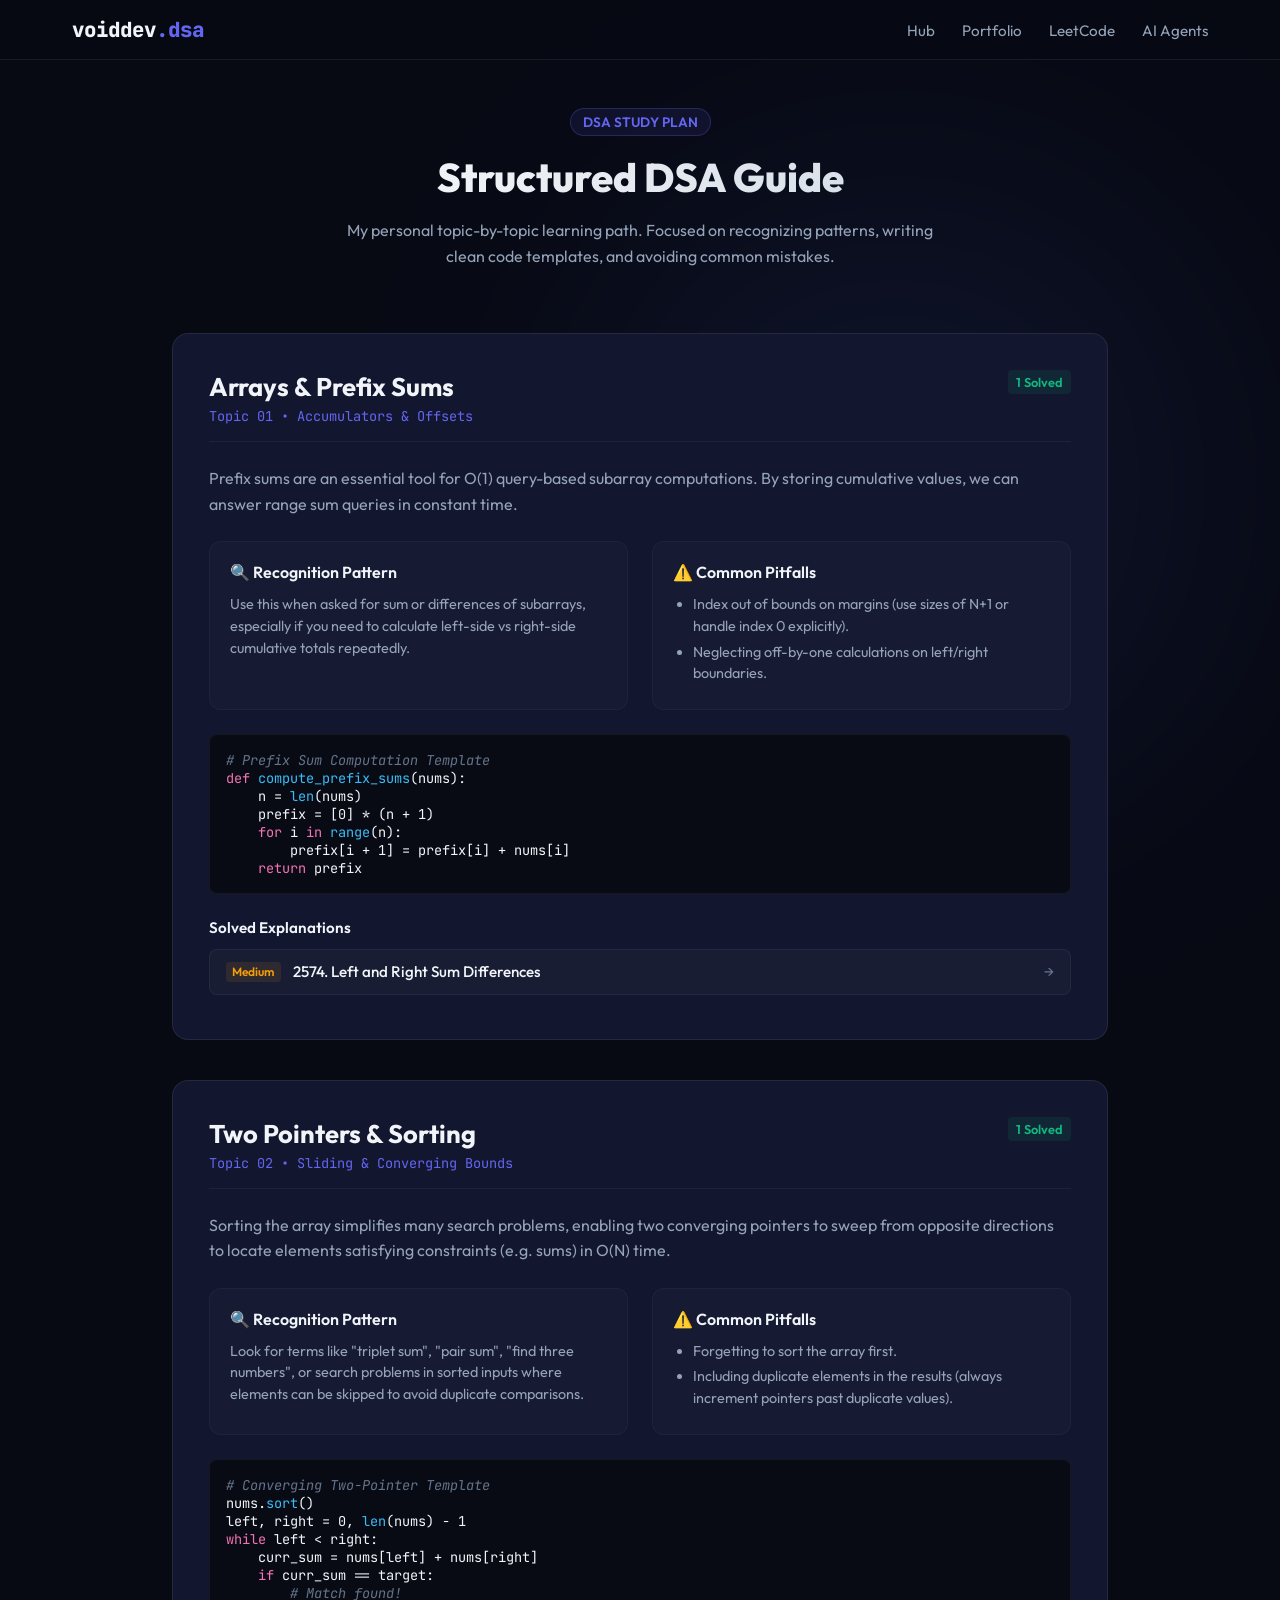
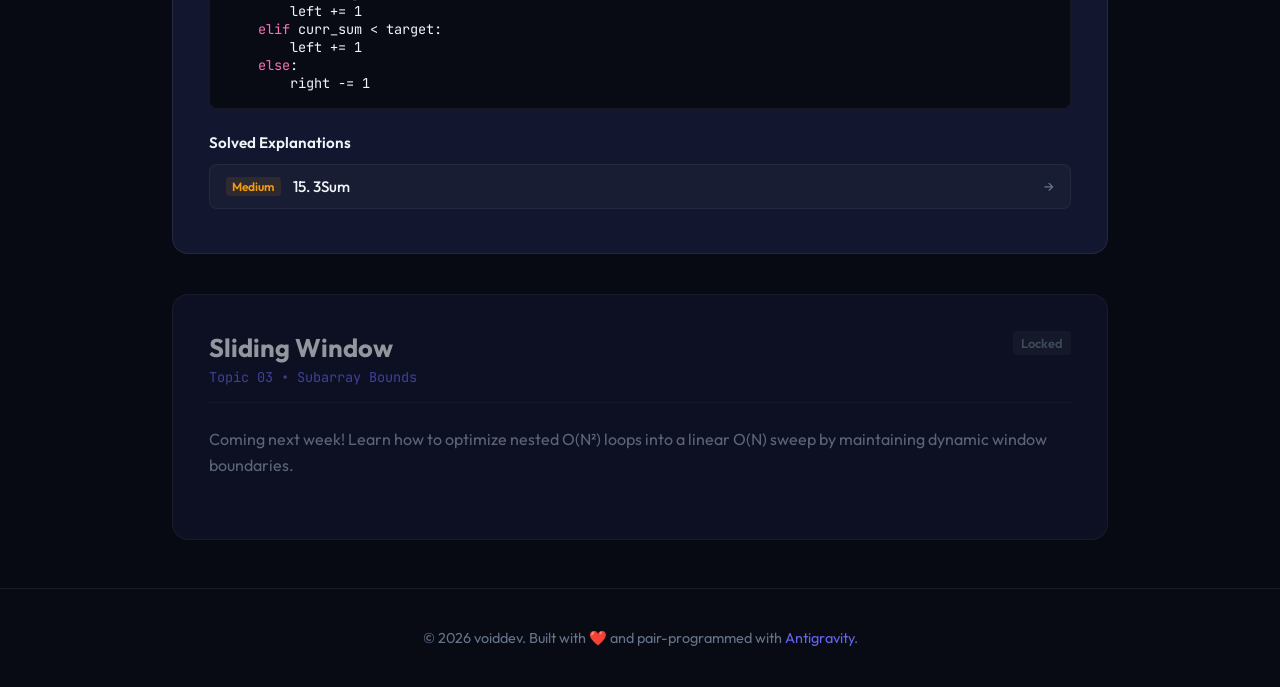
==== index.html @ 4e5a1270 "updated dsa" ====
<!DOCTYPE html>
<html lang="en" data-theme="dark">
<head>
  <meta charset="UTF-8">
  <meta name="viewport" content="width=device-width, initial-scale=1.0">
  <title>Structured DSA Learning — dsa.voiddev.in</title>
  <meta name="description" content="Topic-by-topic Data Structures and Algorithms learning path with personal templates, common mistakes, and solved problems.">
  
  <!-- Fonts -->
  <link rel="preconnect" href="https://fonts.googleapis.com">
  <link rel="preconnect" href="https://fonts.gstatic.com" crossorigin>
  <link href="https://fonts.googleapis.com/css2?family=Outfit:wght@300;400;500;600;700;800&family=Plus+Jakarta+Sans:wght@400;500;600&family=JetBrains+Mono:wght@400;500&display=swap" rel="stylesheet">
  
  <style>
    :root {
      --bg-primary: #070913;
      --bg-secondary: #0d1124;
      --bg-card: #12162e;
      --bg-card-hover: #181d3d;
      --border: rgba(255, 255, 255, 0.08);
      --border-hover: rgba(99, 102, 241, 0.4);
      --text-primary: #f1f5f9;
      --text-secondary: #94a3b8;
      --text-muted: #64748b;
      --accent: #6366f1;
      --accent-glow: rgba(99, 102, 241, 0.15);
      --easy: #10b981;
      --medium: #f59e0b;
      --hard: #ef4444;
      --transition: all 0.3s cubic-bezier(0.25, 0.8, 0.25, 1);
    }

    * {
      margin: 0;
      padding: 0;
      box-sizing: border-box;
    }

    body {
      font-family: 'Outfit', sans-serif;
      background-color: var(--bg-primary);
      color: var(--text-primary);
      min-height: 100vh;
      display: flex;
      flex-direction: column;
      position: relative;
    }

    /* Ambient background glows */
    .bg-glows {
      position: absolute;
      top: 0;
      left: 0;
      width: 100%;
      height: 100%;
      pointer-events: none;
      z-index: 0;
      overflow: hidden;
    }

    .glow-blob {
      position: absolute;
      border-radius: 50%;
      filter: blur(150px);
      opacity: 0.15;
    }

    .blob-1 {
      top: 10%;
      right: 10%;
      width: 40vw;
      height: 40vw;
      background: radial-gradient(circle, #6366f1, #3b82f6);
    }

    /* Header */
    header {
      background: rgba(7, 9, 19, 0.8);
      backdrop-filter: blur(12px);
      border-bottom: 1px solid var(--border);
      position: sticky;
      top: 0;
      z-index: 100;
    }

    .header-inner {
      max-width: 1200px;
      margin: 0 auto;
      padding: 1rem 2rem;
      display: flex;
      justify-content: space-between;
      align-items: center;
    }

    .logo {
      font-family: 'JetBrains Mono', monospace;
      font-weight: 800;
      font-size: 1.3rem;
      text-decoration: none;
      color: var(--text-primary);
    }

    .logo span {
      color: var(--accent);
    }

    .nav-links a {
      color: var(--text-secondary);
      text-decoration: none;
      margin-left: 1.5rem;
      font-size: 0.95rem;
      transition: var(--transition);
    }

    .nav-links a:hover {
      color: var(--text-primary);
    }

    /* Main Container */
    .container {
      max-width: 1000px;
      margin: 0 auto;
      padding: 3rem 2rem;
      z-index: 10;
      flex: 1;
    }

    .hero {
      text-align: center;
      margin-bottom: 4rem;
    }

    .hero-badge {
      display: inline-block;
      padding: 0.25rem 0.75rem;
      background: rgba(99, 102, 241, 0.1);
      border: 1px solid rgba(99, 102, 241, 0.25);
      border-radius: 99px;
      color: var(--accent);
      font-size: 0.85rem;
      font-weight: 600;
      margin-bottom: 1rem;
    }

    .hero h1 {
      font-size: 2.5rem;
      font-weight: 800;
      margin-bottom: 1rem;
      background: linear-gradient(to right, #ffffff, #cbd5e1);
      -webkit-background-clip: text;
      -webkit-text-fill-color: transparent;
    }

    .hero p {
      color: var(--text-secondary);
      max-width: 600px;
      margin: 0 auto;
      line-height: 1.6;
    }

    /* Curriculum Grid */
    .curriculum {
      display: grid;
      gap: 2.5rem;
    }

    .topic-section {
      background: var(--bg-card);
      border: 1px solid var(--border);
      border-radius: 16px;
      padding: 2.25rem;
      transition: var(--transition);
    }

    .topic-section:hover {
      border-color: var(--border-hover);
      box-shadow: 0 4px 20px rgba(99, 102, 241, 0.05);
    }

    .topic-header {
      display: flex;
      justify-content: space-between;
      align-items: flex-start;
      margin-bottom: 1.5rem;
      border-bottom: 1px solid rgba(255, 255, 255, 0.05);
      padding-bottom: 1rem;
    }

    .topic-title-wrap h2 {
      font-size: 1.6rem;
      font-weight: 700;
      margin-bottom: 0.25rem;
    }

    .topic-meta {
      font-family: 'JetBrains Mono', monospace;
      font-size: 0.85rem;
      color: var(--accent);
    }

    .topic-solved-badge {
      font-size: 0.8rem;
      background: rgba(16, 185, 129, 0.1);
      color: var(--easy);
      padding: 0.25rem 0.5rem;
      border-radius: 4px;
      font-weight: 600;
    }

    .topic-desc {
      color: var(--text-secondary);
      line-height: 1.6;
      margin-bottom: 1.5rem;
    }

    /* Subsection grid */
    .section-grid {
      display: grid;
      grid-template-columns: 1fr 1fr;
      gap: 1.5rem;
      margin-bottom: 1.5rem;
    }

    @media (max-width: 768px) {
      .section-grid {
        grid-template-columns: 1fr;
      }
    }

    .sub-box {
      background: rgba(255, 255, 255, 0.02);
      border: 1px solid rgba(255, 255, 255, 0.04);
      border-radius: 12px;
      padding: 1.25rem;
    }

    .sub-box h4 {
      font-size: 1rem;
      font-weight: 600;
      margin-bottom: 0.75rem;
      color: var(--text-primary);
      display: flex;
      align-items: center;
      gap: 0.5rem;
    }

    .sub-box p, .sub-box ul {
      font-size: 0.9rem;
      color: var(--text-secondary);
      line-height: 1.5;
    }

    .sub-box ul {
      padding-left: 1.25rem;
    }

    .sub-box li {
      margin-bottom: 0.25rem;
    }

    /* Code Template box */
    .code-template {
      background: #090b14;
      border: 1px solid rgba(255, 255, 255, 0.05);
      border-radius: 8px;
      padding: 1rem;
      font-family: 'JetBrains Mono', monospace;
      font-size: 0.85rem;
      overflow-x: auto;
      margin-bottom: 1.5rem;
    }

    .code-template pre {
      color: #94a3b8;
    }

    .code-keyword { color: #f472b6; }
    .code-fn { color: #38bdf8; }
    .code-comment { color: #64748b; font-style: italic; }

    /* Related Problems */
    .problems-list {
      margin-top: 1.5rem;
    }

    .problems-title {
      font-size: 0.95rem;
      font-weight: 600;
      color: var(--text-primary);
      margin-bottom: 0.75rem;
    }

    .problem-link {
      display: flex;
      align-items: center;
      justify-content: space-between;
      background: rgba(255, 255, 255, 0.03);
      border: 1px solid rgba(255, 255, 255, 0.05);
      border-radius: 8px;
      padding: 0.75rem 1rem;
      text-decoration: none;
      color: var(--text-primary);
      font-size: 0.95rem;
      transition: var(--transition);
      margin-bottom: 0.5rem;
    }

    .problem-link:hover {
      background: rgba(99, 102, 241, 0.05);
      border-color: var(--border-hover);
    }

    .problem-meta-cell {
      display: flex;
      align-items: center;
      gap: 0.75rem;
    }

    .diff-pill {
      font-size: 0.75rem;
      font-weight: 600;
      padding: 0.15rem 0.4rem;
      border-radius: 4px;
    }

    .diff-pill.easy {
      background: rgba(16, 185, 129, 0.1);
      color: var(--easy);
    }

    .diff-pill.medium {
      background: rgba(245, 158, 11, 0.1);
      color: var(--medium);
    }

    .problem-name {
      font-weight: 500;
    }

    .arrow-right {
      color: var(--text-muted);
      transition: var(--transition);
    }

    .problem-link:hover .arrow-right {
      color: var(--accent);
      transform: translateX(3px);
    }

    /* Footer */
    footer {
      text-align: center;
      padding: 2.5rem;
      color: var(--text-muted);
      font-size: 0.9rem;
      border-top: 1px solid var(--border);
      background: #090b14;
      z-index: 10;
    }

    footer a {
      color: var(--accent);
      text-decoration: none;
    }

    footer a:hover {
      text-decoration: underline;
    }
  </style>
</head>
<body>

  <div class="bg-glows" aria-hidden="true">
    <div class="glow-blob blob-1"></div>
  </div>

  <!-- Header -->
  <header>
    <div class="header-inner">
      <a href="https://voiddev.in" class="logo">voiddev<span>.dsa</span></a>
      <nav class="nav-links">
        <a href="https://voiddev.in">Hub</a>
        <a href="https://info.voiddev.in">Portfolio</a>
        <a href="https://leetx.voiddev.in">LeetCode</a>
        <a href="https://learn-langchain.voiddev.in">AI Agents</a>
      </nav>
    </div>
  </header>

  <!-- Main Container -->
  <div class="container">
    <section class="hero">
      <span class="hero-badge">DSA STUDY PLAN</span>
      <h1>Structured DSA Guide</h1>
      <p>My personal topic-by-topic learning path. Focused on recognizing patterns, writing clean code templates, and avoiding common mistakes.</p>
    </section>

    <!-- Topic Curriculum -->
    <div class="curriculum">
      
      <!-- Topic 1: Arrays & Prefix Sums -->
      <section class="topic-section">
        <div class="topic-header">
          <div class="topic-title-wrap">
            <h2>Arrays &amp; Prefix Sums</h2>
            <div class="topic-meta">Topic 01 • Accumulators &amp; Offsets</div>
          </div>
          <span class="topic-solved-badge">1 Solved</span>
        </div>
        <p class="topic-desc">
          Prefix sums are an essential tool for O(1) query-based subarray computations. By storing cumulative values, we can answer range sum queries in constant time.
        </p>

        <div class="section-grid">
          <div class="sub-box">
            <h4>🔍 Recognition Pattern</h4>
            <p>Use this when asked for sum or differences of subarrays, especially if you need to calculate left-side vs right-side cumulative totals repeatedly.</p>
          </div>
          <div class="sub-box">
            <h4>⚠️ Common Pitfalls</h4>
            <ul>
              <li>Index out of bounds on margins (use sizes of N+1 or handle index 0 explicitly).</li>
              <li>Neglecting off-by-one calculations on left/right boundaries.</li>
            </ul>
          </div>
        </div>

        <div class="code-template">
          <span class="code-comment"># Prefix Sum Computation Template</span><br>
          <span class="code-keyword">def</span> <span class="code-fn">compute_prefix_sums</span>(nums):<br>
          &nbsp;&nbsp;&nbsp;&nbsp;n = <span class="code-fn">len</span>(nums)<br>
          &nbsp;&nbsp;&nbsp;&nbsp;prefix = [0] * (n + 1)<br>
          &nbsp;&nbsp;&nbsp;&nbsp;<span class="code-keyword">for</span> i <span class="code-keyword">in</span> <span class="code-fn">range</span>(n):<br>
          &nbsp;&nbsp;&nbsp;&nbsp;&nbsp;&nbsp;&nbsp;&nbsp;prefix[i + 1] = prefix[i] + nums[i]<br>
          &nbsp;&nbsp;&nbsp;&nbsp;<span class="code-keyword">return</span> prefix
        </div>

        <div class="problems-list">
          <div class="problems-title">Solved Explanations</div>
          <a href="https://leetx.voiddev.in/problemsExplained/2574LeftAndRightSumDifferences.html" class="problem-link" target="_blank">
            <div class="problem-meta-cell">
              <span class="diff-pill medium">Medium</span>
              <span class="problem-name">2574. Left and Right Sum Differences</span>
            </div>
            <span class="arrow-right">&rarr;</span>
          </a>
        </div>
      </section>

      <!-- Topic 2: Two Pointers & Sorting -->
      <section class="topic-section">
        <div class="topic-header">
          <div class="topic-title-wrap">
            <h2>Two Pointers &amp; Sorting</h2>
            <div class="topic-meta">Topic 02 • Sliding &amp; Converging Bounds</div>
          </div>
          <span class="topic-solved-badge">1 Solved</span>
        </div>
        <p class="topic-desc">
          Sorting the array simplifies many search problems, enabling two converging pointers to sweep from opposite directions to locate elements satisfying constraints (e.g. sums) in O(N) time.
        </p>

        <div class="section-grid">
          <div class="sub-box">
            <h4>🔍 Recognition Pattern</h4>
            <p>Look for terms like "triplet sum", "pair sum", "find three numbers", or search problems in sorted inputs where elements can be skipped to avoid duplicate comparisons.</p>
          </div>
          <div class="sub-box">
            <h4>⚠️ Common Pitfalls</h4>
            <ul>
              <li>Forgetting to sort the array first.</li>
              <li>Including duplicate elements in the results (always increment pointers past duplicate values).</li>
            </ul>
          </div>
        </div>

        <div class="code-template">
          <span class="code-comment"># Converging Two-Pointer Template</span><br>
          nums.<span class="code-fn">sort</span>()<br>
          left, right = 0, <span class="code-fn">len</span>(nums) - 1<br>
          <span class="code-keyword">while</span> left &lt; right:<br>
          &nbsp;&nbsp;&nbsp;&nbsp;curr_sum = nums[left] + nums[right]<br>
          &nbsp;&nbsp;&nbsp;&nbsp;<span class="code-keyword">if</span> curr_sum == target:<br>
          &nbsp;&nbsp;&nbsp;&nbsp;&nbsp;&nbsp;&nbsp;&nbsp;<span class="code-comment"># Match found!</span><br>
          &nbsp;&nbsp;&nbsp;&nbsp;&nbsp;&nbsp;&nbsp;&nbsp;left += 1<br>
          &nbsp;&nbsp;&nbsp;&nbsp;<span class="code-keyword">elif</span> curr_sum &lt; target:<br>
          &nbsp;&nbsp;&nbsp;&nbsp;&nbsp;&nbsp;&nbsp;&nbsp;left += 1<br>
          &nbsp;&nbsp;&nbsp;&nbsp;<span class="code-keyword">else</span>:<br>
          &nbsp;&nbsp;&nbsp;&nbsp;&nbsp;&nbsp;&nbsp;&nbsp;right -= 1
        </div>

        <div class="problems-list">
          <div class="problems-title">Solved Explanations</div>
          <a href="https://leetx.voiddev.in/problemsExplained/153sum.html" class="problem-link" target="_blank">
            <div class="problem-meta-cell">
              <span class="diff-pill medium">Medium</span>
              <span class="problem-name">15. 3Sum</span>
            </div>
            <span class="arrow-right">&rarr;</span>
          </a>
        </div>
      </section>

      <!-- Placeholder Topics for future weeks -->
      <section class="topic-section" style="opacity: 0.6;">
        <div class="topic-header">
          <div class="topic-title-wrap">
            <h2>Sliding Window</h2>
            <div class="topic-meta">Topic 03 • Subarray Bounds</div>
          </div>
          <span class="topic-solved-badge" style="background: rgba(255,255,255,0.05); color: var(--text-muted);">Locked</span>
        </div>
        <p class="topic-desc">Coming next week! Learn how to optimize nested O(N²) loops into a linear O(N) sweep by maintaining dynamic window boundaries.</p>
      </section>

    </div>
  </div>

  <!-- Footer -->
  <footer>
    <p>&copy; 2026 voiddev. Built with ❤️ and pair-programmed with <a href="https://deepmind.google" target="_blank">Antigravity</a>.</p>
  </footer>

</body>
</html>
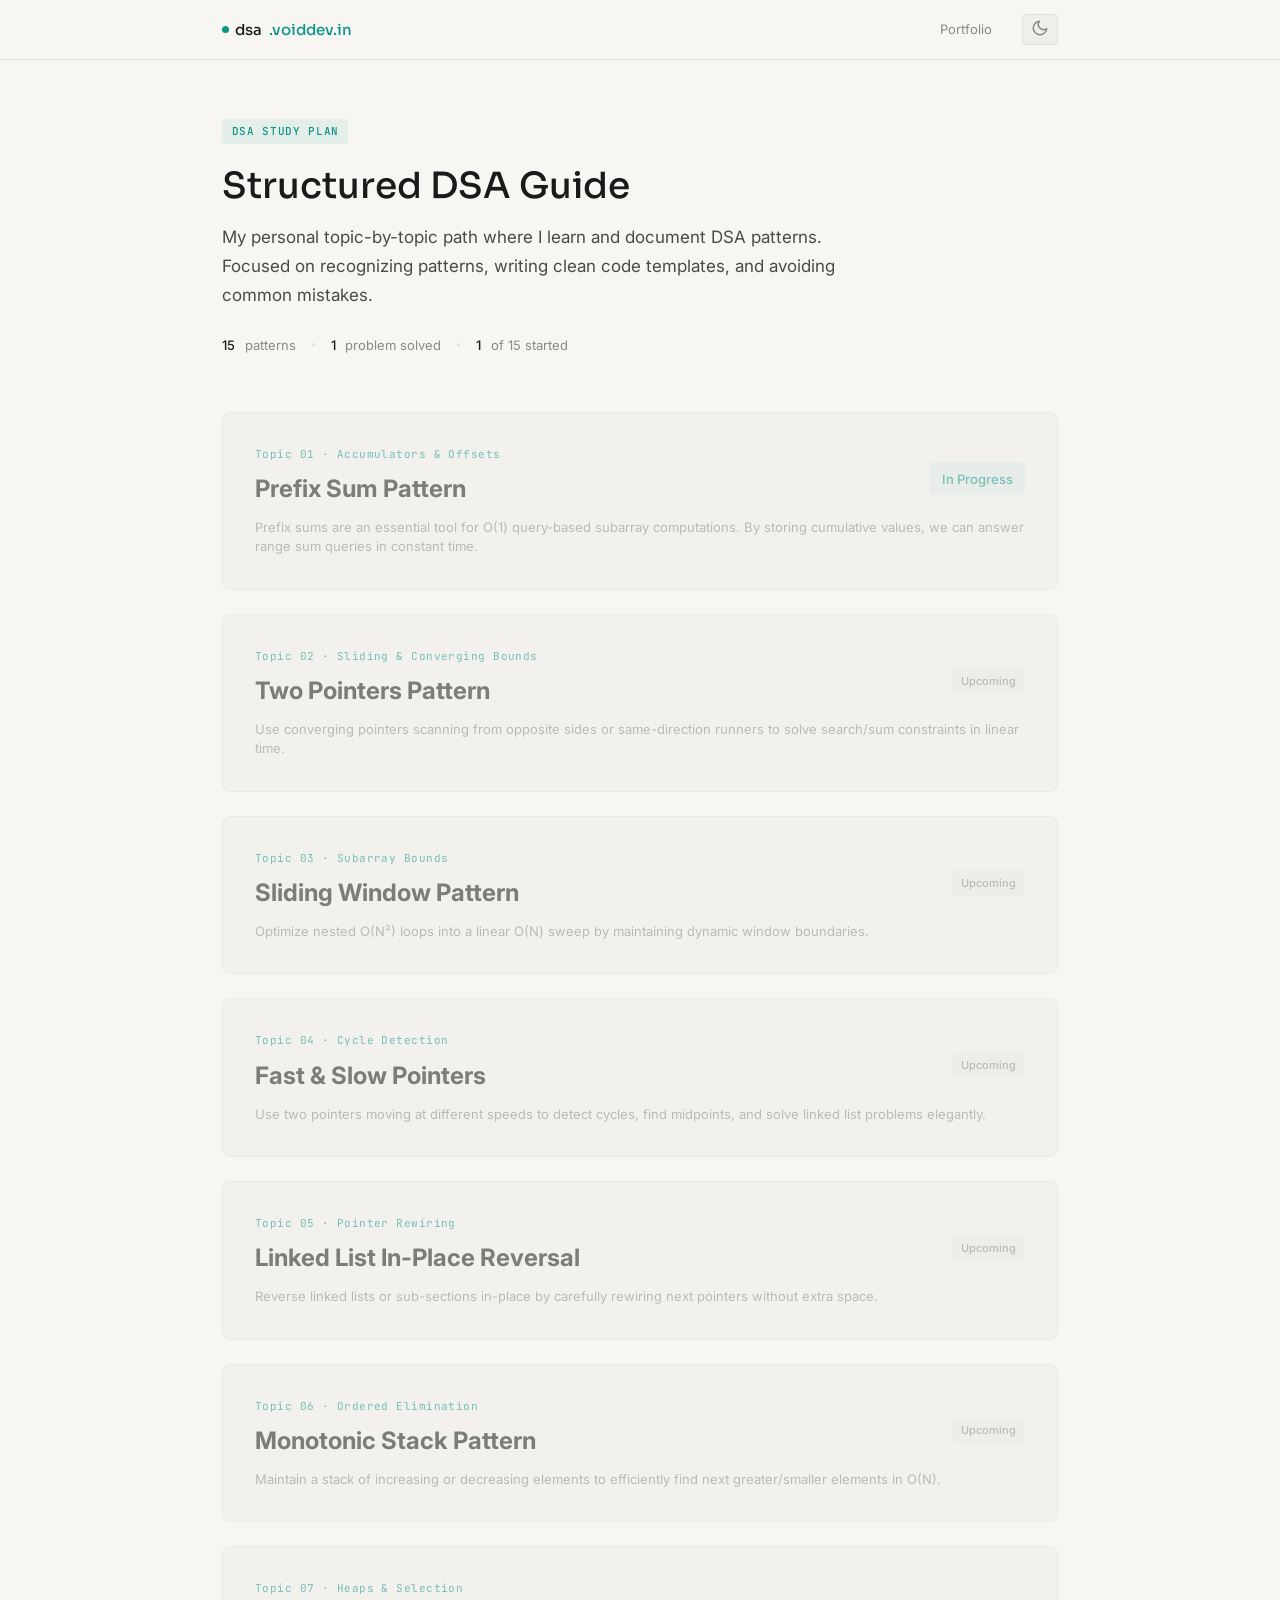
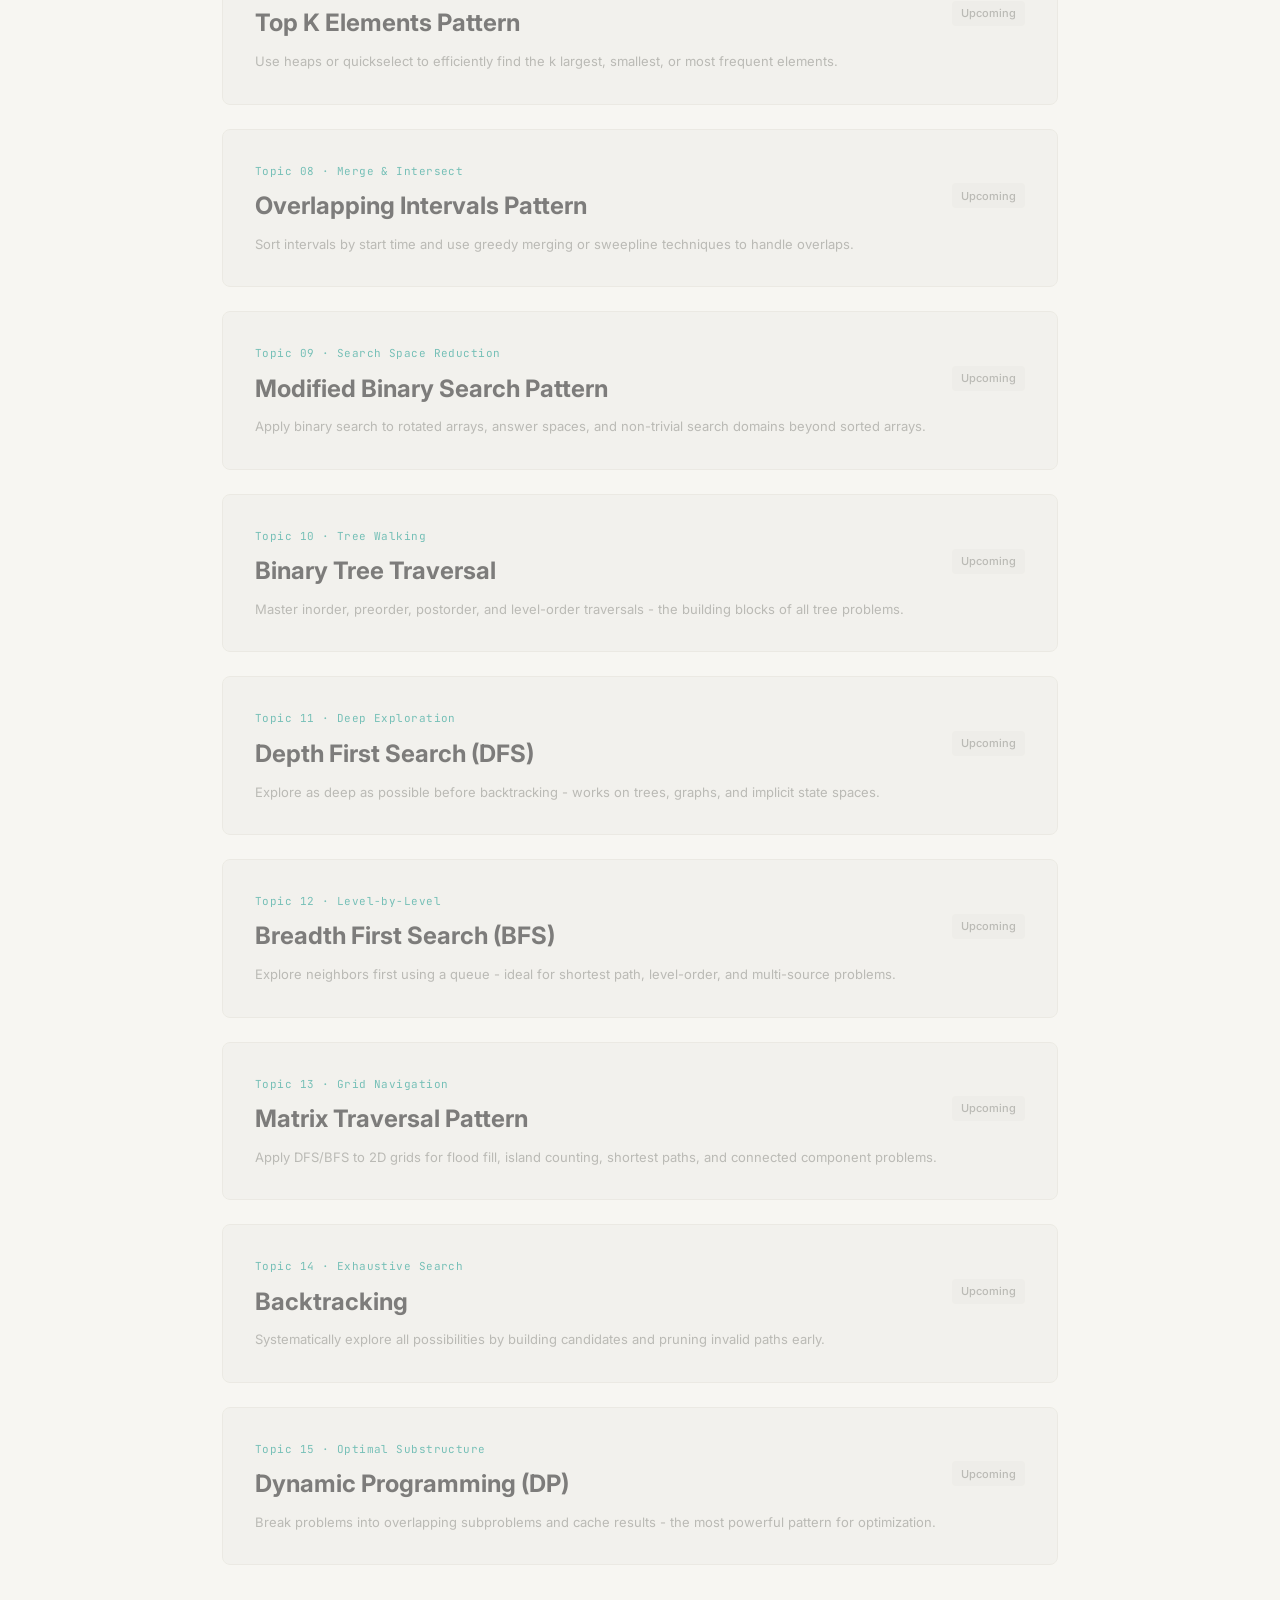
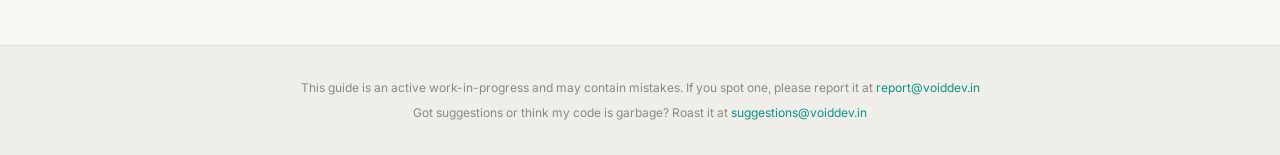
==== commit a8c46256: "updated" ====
--- a/index.html
+++ b/index.html
@@ -1,82 +1,98 @@
 <!DOCTYPE html>
-<html lang="en" data-theme="dark">
+<html lang="en">
 <head>
   <meta charset="UTF-8">
   <meta name="viewport" content="width=device-width, initial-scale=1.0">
-  <title>Structured DSA Learning — dsa.voiddev.in</title>
+  <title>Structured DSA Learning - dsa.voiddev.in</title>
   <meta name="description" content="Topic-by-topic Data Structures and Algorithms learning path with personal templates, common mistakes, and solved problems.">
-  
+
   <!-- Fonts -->
   <link rel="preconnect" href="https://fonts.googleapis.com">
   <link rel="preconnect" href="https://fonts.gstatic.com" crossorigin>
-  <link href="https://fonts.googleapis.com/css2?family=Outfit:wght@300;400;500;600;700;800&family=Plus+Jakarta+Sans:wght@400;500;600&family=JetBrains+Mono:wght@400;500&display=swap" rel="stylesheet">
-  
+  <link href="https://fonts.googleapis.com/css2?family=Sora:wght@400;500;600&family=Inter:wght@400;500;600&family=JetBrains+Mono:wght@400;500&display=swap" rel="stylesheet">
+
   <style>
+    /* ===== VARIABLES ===== */
     :root {
-      --bg-primary: #070913;
-      --bg-secondary: #0d1124;
-      --bg-card: #12162e;
-      --bg-card-hover: #181d3d;
-      --border: rgba(255, 255, 255, 0.08);
-      --border-hover: rgba(99, 102, 241, 0.4);
-      --text-primary: #f1f5f9;
-      --text-secondary: #94a3b8;
-      --text-muted: #64748b;
-      --accent: #6366f1;
-      --accent-glow: rgba(99, 102, 241, 0.15);
-      --easy: #10b981;
-      --medium: #f59e0b;
-      --hard: #ef4444;
-      --transition: all 0.3s cubic-bezier(0.25, 0.8, 0.25, 1);
-    }
-
-    * {
-      margin: 0;
-      padding: 0;
-      box-sizing: border-box;
-    }
+      --font-display: 'Sora', sans-serif;
+      --font-body: 'Inter', sans-serif;
+      --font-mono: 'JetBrains Mono', monospace;
+      --radius-tag: 4px;
+      --radius-card: 8px;
+      --transition: all 0.25s ease;
+    }
+
+    [data-theme="light"] {
+      --bg-page: #F7F6F2;
+      --bg-card: #EFEEE9;
+      --bg-card-hover: #E8E7E1;
+      --bg-sub: #E8E7E2;
+      --text-primary: #1A1A1A;
+      --text-secondary: #4A4A48;
+      --text-muted: #8A8A85;
+      --accent: #0D9488;
+      --accent-subtle: rgba(13, 148, 136, 0.08);
+      --border: #E2E0D8;
+      --border-hover: #0D9488;
+      --code-bg: #1C1C1A;
+      --code-text: #E2E0D8;
+      --easy: #10B981;
+      --medium: #F59E0B;
+      --hard: #EF4444;
+      --easy-bg: rgba(16, 185, 129, 0.08);
+      --medium-bg: rgba(245, 158, 11, 0.08);
+      --hard-bg: rgba(239, 68, 68, 0.08);
+      --header-bg: rgba(247, 246, 242, 0.85);
+      --footer-bg: #EFEEE9;
+      --shadow: 0 1px 3px rgba(0,0,0,0.04);
+    }
+
+    [data-theme="dark"] {
+      --bg-page: #111110;
+      --bg-card: #191918;
+      --bg-card-hover: #1E1E1D;
+      --bg-sub: #1C1C1A;
+      --text-primary: #F0EFEA;
+      --text-secondary: #A8A8A0;
+      --text-muted: #6B6B64;
+      --accent: #0D9488;
+      --accent-subtle: rgba(13, 148, 136, 0.1);
+      --border: #2A2A27;
+      --border-hover: #0D9488;
+      --code-bg: #1C1C1A;
+      --code-text: #E2E0D8;
+      --easy: #34D399;
+      --medium: #FBBF24;
+      --hard: #F87171;
+      --easy-bg: rgba(52, 211, 153, 0.1);
+      --medium-bg: rgba(251, 191, 36, 0.1);
+      --hard-bg: rgba(248, 113, 113, 0.1);
+      --header-bg: rgba(17, 17, 16, 0.85);
+      --footer-bg: #191918;
+      --shadow: 0 1px 3px rgba(0,0,0,0.15);
+    }
+
+    /* ===== RESET ===== */
+    *, *::before, *::after { margin: 0; padding: 0; box-sizing: border-box; }
 
     body {
-      font-family: 'Outfit', sans-serif;
-      background-color: var(--bg-primary);
-      color: var(--text-primary);
+      font-family: var(--font-body);
+      font-size: 16px;
+      line-height: 1.7;
+      color: var(--text-primary);
+      background: var(--bg-page);
       min-height: 100vh;
       display: flex;
       flex-direction: column;
-      position: relative;
-    }
-
-    /* Ambient background glows */
-    .bg-glows {
-      position: absolute;
-      top: 0;
-      left: 0;
-      width: 100%;
-      height: 100%;
-      pointer-events: none;
-      z-index: 0;
-      overflow: hidden;
-    }
-
-    .glow-blob {
-      position: absolute;
-      border-radius: 50%;
-      filter: blur(150px);
-      opacity: 0.15;
-    }
-
-    .blob-1 {
-      top: 10%;
-      right: 10%;
-      width: 40vw;
-      height: 40vw;
-      background: radial-gradient(circle, #6366f1, #3b82f6);
-    }
-
-    /* Header */
+      -webkit-font-smoothing: antialiased;
+      -moz-osx-font-smoothing: grayscale;
+    }
+
+    /* ===== HEADER ===== */
     header {
-      background: rgba(7, 9, 19, 0.8);
+      background: var(--header-bg);
       backdrop-filter: blur(12px);
+      -webkit-backdrop-filter: blur(12px);
       border-bottom: 1px solid var(--border);
       position: sticky;
       top: 0;
@@ -84,261 +100,356 @@
     }
 
     .header-inner {
-      max-width: 1200px;
+      max-width: 900px;
       margin: 0 auto;
-      padding: 1rem 2rem;
+      padding: 0.85rem 2rem;
       display: flex;
       justify-content: space-between;
       align-items: center;
     }
 
     .logo {
-      font-family: 'JetBrains Mono', monospace;
-      font-weight: 800;
-      font-size: 1.3rem;
+      font-family: var(--font-display);
+      font-weight: 500;
+      font-size: 15px;
       text-decoration: none;
       color: var(--text-primary);
-    }
-
-    .logo span {
+      display: flex;
+      align-items: center;
+      gap: 0.4rem;
+    }
+
+    .logo .dot {
+      display: inline-block;
+      width: 7px;
+      height: 7px;
+      background: var(--accent);
+      border-radius: 50%;
+      flex-shrink: 0;
+    }
+
+    .logo .ext {
       color: var(--accent);
     }
 
+    .header-right {
+      display: flex;
+      align-items: center;
+      gap: 1.25rem;
+    }
+
+    .nav-links {
+      display: flex;
+      align-items: center;
+      gap: 0.15rem;
+    }
+
     .nav-links a {
+      color: var(--text-muted);
+      text-decoration: none;
+      font-size: 13px;
+      padding: 0.3rem 0.6rem;
+      border-radius: var(--radius-tag);
+      transition: var(--transition);
+    }
+
+    .nav-links a:hover {
+      color: var(--text-primary);
+      background: var(--accent-subtle);
+    }
+
+    .theme-toggle {
+      background: var(--bg-card);
+      border: 1px solid var(--border);
+      border-radius: var(--radius-tag);
+      color: var(--text-muted);
+      font-size: 14px;
+      padding: 0.3rem 0.5rem;
+      cursor: pointer;
+      transition: var(--transition);
+      line-height: 1;
+    }
+
+    .theme-toggle:hover {
+      color: var(--text-primary);
+      border-color: var(--accent);
+    }
+
+    /* ===== MAIN ===== */
+    .container {
+      max-width: 900px;
+      margin: 0 auto;
+      padding: 3.5rem 2rem 5rem;
+      flex: 1;
+      width: 100%;
+    }
+
+    /* ===== INTRO ===== */
+    .intro {
+      margin-bottom: 3.5rem;
+    }
+
+    .intro-badge {
+      display: inline-block;
+      font-family: var(--font-mono);
+      font-size: 11px;
+      font-weight: 500;
+      letter-spacing: 0.06em;
+      text-transform: uppercase;
+      color: var(--accent);
+      background: var(--accent-subtle);
+      padding: 0.2rem 0.6rem;
+      border-radius: var(--radius-tag);
+      margin-bottom: 1.25rem;
+    }
+
+    .intro h1 {
+      font-family: var(--font-display);
+      font-size: 36px;
+      font-weight: 500;
+      line-height: 1.2;
+      color: var(--text-primary);
+      margin-bottom: 1rem;
+    }
+
+    .intro p {
       color: var(--text-secondary);
-      text-decoration: none;
-      margin-left: 1.5rem;
-      font-size: 0.95rem;
-      transition: var(--transition);
-    }
-
-    .nav-links a:hover {
-      color: var(--text-primary);
-    }
-
-    /* Main Container */
-    .container {
-      max-width: 1000px;
-      margin: 0 auto;
-      padding: 3rem 2rem;
-      z-index: 10;
-      flex: 1;
-    }
-
-    .hero {
-      text-align: center;
-      margin-bottom: 4rem;
-    }
-
-    .hero-badge {
-      display: inline-block;
-      padding: 0.25rem 0.75rem;
-      background: rgba(99, 102, 241, 0.1);
-      border: 1px solid rgba(99, 102, 241, 0.25);
-      border-radius: 99px;
-      color: var(--accent);
-      font-size: 0.85rem;
-      font-weight: 600;
-      margin-bottom: 1rem;
-    }
-
-    .hero h1 {
-      font-size: 2.5rem;
-      font-weight: 800;
-      margin-bottom: 1rem;
-      background: linear-gradient(to right, #ffffff, #cbd5e1);
-      -webkit-background-clip: text;
-      -webkit-text-fill-color: transparent;
-    }
-
-    .hero p {
-      color: var(--text-secondary);
-      max-width: 600px;
-      margin: 0 auto;
-      line-height: 1.6;
-    }
-
-    /* Curriculum Grid */
+      font-size: 17px;
+      line-height: 1.7;
+      max-width: 640px;
+    }
+
+    .intro-meta {
+      display: flex;
+      align-items: center;
+      gap: 1rem;
+      margin-top: 1.5rem;
+      flex-wrap: wrap;
+    }
+
+    .intro-stat {
+      font-size: 13px;
+      color: var(--text-muted);
+      display: flex;
+      align-items: center;
+      gap: 0.35rem;
+    }
+
+    .intro-stat strong {
+      color: var(--text-primary);
+      font-weight: 500;
+    }
+
+    .intro-sep {
+      width: 3px;
+      height: 3px;
+      background: var(--border);
+      border-radius: 50%;
+    }
+
+    /* ===== CURRICULUM GRID ===== */
     .curriculum {
       display: grid;
-      gap: 2.5rem;
-    }
-
-    .topic-section {
+      gap: 1.5rem;
+    }
+
+    /* ===== TOPIC CARD ===== */
+    .topic-card {
       background: var(--bg-card);
       border: 1px solid var(--border);
-      border-radius: 16px;
-      padding: 2.25rem;
+      border-radius: var(--radius-card);
+      padding: 2rem;
       transition: var(--transition);
     }
 
-    .topic-section:hover {
+    .topic-card:hover {
       border-color: var(--border-hover);
-      box-shadow: 0 4px 20px rgba(99, 102, 241, 0.05);
-    }
-
+      box-shadow: var(--shadow);
+    }
+
+    .topic-card.upcoming {
+      opacity: 0.55;
+    }
+
+    .topic-card.upcoming:hover {
+      opacity: 0.75;
+      border-color: var(--accent);
+      cursor: pointer;
+      box-shadow: var(--shadow);
+    }
+
+    /* Topic Header */
     .topic-header {
       display: flex;
       justify-content: space-between;
       align-items: flex-start;
-      margin-bottom: 1.5rem;
-      border-bottom: 1px solid rgba(255, 255, 255, 0.05);
-      padding-bottom: 1rem;
-    }
-
-    .topic-title-wrap h2 {
-      font-size: 1.6rem;
-      font-weight: 700;
-      margin-bottom: 0.25rem;
-    }
-
-    .topic-meta {
-      font-family: 'JetBrains Mono', monospace;
-      font-size: 0.85rem;
+      margin-bottom: 1rem;
+      gap: 1rem;
+    }
+
+    .topic-number {
+      font-family: var(--font-mono);
+      font-size: 11px;
       color: var(--accent);
-    }
-
-    .topic-solved-badge {
-      font-size: 0.8rem;
-      background: rgba(16, 185, 129, 0.1);
+      letter-spacing: 0.04em;
+      margin-bottom: 0.35rem;
+    }
+
+    .topic-header h2 {
+      font-family: var(--font-display);
+      font-size: 20px;
+      font-weight: 500;
+      color: var(--text-primary);
+      line-height: 1.3;
+    }
+
+    .topic-badge {
+      font-size: 11px;
+      font-weight: 500;
+      padding: 0.2rem 0.55rem;
+      border-radius: var(--radius-tag);
+      white-space: nowrap;
+      flex-shrink: 0;
+      margin-top: 0.2rem;
+    }
+
+    .topic-badge.solved {
+      background: var(--easy-bg);
       color: var(--easy);
-      padding: 0.25rem 0.5rem;
-      border-radius: 4px;
-      font-weight: 600;
+    }
+
+    .topic-badge.locked {
+      background: var(--bg-sub);
+      color: var(--text-muted);
+    }
+
+    .topic-badge.learning {
+      background: var(--accent-subtle);
+      color: var(--accent);
     }
 
     .topic-desc {
       color: var(--text-secondary);
-      line-height: 1.6;
+      font-size: 14.5px;
+      line-height: 1.65;
       margin-bottom: 1.5rem;
     }
 
-    /* Subsection grid */
+    /* Sub-boxes */
     .section-grid {
       display: grid;
       grid-template-columns: 1fr 1fr;
-      gap: 1.5rem;
-      margin-bottom: 1.5rem;
-    }
-
-    @media (max-width: 768px) {
-      .section-grid {
-        grid-template-columns: 1fr;
-      }
+      gap: 1rem;
+      margin-bottom: 1.25rem;
     }
 
     .sub-box {
-      background: rgba(255, 255, 255, 0.02);
-      border: 1px solid rgba(255, 255, 255, 0.04);
-      border-radius: 12px;
-      padding: 1.25rem;
+      background: var(--bg-sub);
+      border: 1px solid var(--border);
+      border-radius: var(--radius-card);
+      padding: 1.1rem;
     }
 
     .sub-box h4 {
-      font-size: 1rem;
+      font-family: var(--font-body);
+      font-size: 13px;
+      font-weight: 500;
+      color: var(--text-primary);
+      margin-bottom: 0.6rem;
+      display: flex;
+      align-items: center;
+      gap: 0.4rem;
+    }
+
+    .sub-box p, .sub-box ul {
+      font-size: 13px;
+      color: var(--text-secondary);
+      line-height: 1.6;
+    }
+
+    .sub-box ul {
+      padding-left: 1.1rem;
+    }
+
+    .sub-box li {
+      margin-bottom: 0.2rem;
+    }
+
+    /* Code Template */
+    .code-template {
+      background: var(--code-bg);
+      border-radius: var(--radius-card);
+      padding: 1.1rem 1.25rem;
+      font-family: var(--font-mono);
+      font-size: 13px;
+      line-height: 1.7;
+      overflow-x: auto;
+      margin-bottom: 1.25rem;
+      color: var(--code-text);
+    }
+
+    .hl-keyword { color: #C084FC; }
+    .hl-fn { color: #38BDF8; }
+    .hl-comment { color: #525250; font-style: italic; }
+    .hl-number { color: #FB923C; }
+    .hl-var { color: #E2E0D8; }
+
+    /* Problems */
+    .problems-list {
+      margin-top: 1.25rem;
+    }
+
+    .problems-title {
+      font-size: 11px;
       font-weight: 600;
-      margin-bottom: 0.75rem;
-      color: var(--text-primary);
-      display: flex;
-      align-items: center;
-      gap: 0.5rem;
-    }
-
-    .sub-box p, .sub-box ul {
-      font-size: 0.9rem;
-      color: var(--text-secondary);
-      line-height: 1.5;
-    }
-
-    .sub-box ul {
-      padding-left: 1.25rem;
-    }
-
-    .sub-box li {
-      margin-bottom: 0.25rem;
-    }
-
-    /* Code Template box */
-    .code-template {
-      background: #090b14;
-      border: 1px solid rgba(255, 255, 255, 0.05);
-      border-radius: 8px;
-      padding: 1rem;
-      font-family: 'JetBrains Mono', monospace;
-      font-size: 0.85rem;
-      overflow-x: auto;
-      margin-bottom: 1.5rem;
-    }
-
-    .code-template pre {
-      color: #94a3b8;
-    }
-
-    .code-keyword { color: #f472b6; }
-    .code-fn { color: #38bdf8; }
-    .code-comment { color: #64748b; font-style: italic; }
-
-    /* Related Problems */
-    .problems-list {
-      margin-top: 1.5rem;
-    }
-
-    .problems-title {
-      font-size: 0.95rem;
+      text-transform: uppercase;
+      letter-spacing: 0.05em;
+      color: var(--text-muted);
+      margin-bottom: 0.6rem;
+    }
+
+    .problem-link {
+      display: flex;
+      align-items: center;
+      justify-content: space-between;
+      background: var(--bg-sub);
+      border: 1px solid var(--border);
+      border-radius: var(--radius-card);
+      padding: 0.65rem 1rem;
+      text-decoration: none;
+      color: var(--text-primary);
+      font-size: 13.5px;
+      transition: var(--transition);
+      margin-bottom: 0.4rem;
+    }
+
+    .problem-link:hover {
+      border-color: var(--accent);
+      background: var(--accent-subtle);
+    }
+
+    .problem-meta-cell {
+      display: flex;
+      align-items: center;
+      gap: 0.65rem;
+    }
+
+    .diff-pill {
+      font-size: 10px;
       font-weight: 600;
-      color: var(--text-primary);
-      margin-bottom: 0.75rem;
-    }
-
-    .problem-link {
-      display: flex;
-      align-items: center;
-      justify-content: space-between;
-      background: rgba(255, 255, 255, 0.03);
-      border: 1px solid rgba(255, 255, 255, 0.05);
-      border-radius: 8px;
-      padding: 0.75rem 1rem;
-      text-decoration: none;
-      color: var(--text-primary);
-      font-size: 0.95rem;
-      transition: var(--transition);
-      margin-bottom: 0.5rem;
-    }
-
-    .problem-link:hover {
-      background: rgba(99, 102, 241, 0.05);
-      border-color: var(--border-hover);
-    }
-
-    .problem-meta-cell {
-      display: flex;
-      align-items: center;
-      gap: 0.75rem;
-    }
-
-    .diff-pill {
-      font-size: 0.75rem;
-      font-weight: 600;
-      padding: 0.15rem 0.4rem;
-      border-radius: 4px;
-    }
-
-    .diff-pill.easy {
-      background: rgba(16, 185, 129, 0.1);
-      color: var(--easy);
-    }
-
-    .diff-pill.medium {
-      background: rgba(245, 158, 11, 0.1);
-      color: var(--medium);
-    }
-
-    .problem-name {
-      font-weight: 500;
-    }
+      padding: 0.1rem 0.4rem;
+      border-radius: var(--radius-tag);
+    }
+
+    .diff-pill.easy { background: var(--easy-bg); color: var(--easy); }
+    .diff-pill.medium { background: var(--medium-bg); color: var(--medium); }
+    .diff-pill.hard { background: var(--hard-bg); color: var(--hard); }
+
+    .problem-name { font-weight: 500; }
 
     .arrow-right {
       color: var(--text-muted);
+      font-size: 14px;
       transition: var(--transition);
     }
 
@@ -347,15 +458,55 @@
       transform: translateX(3px);
     }
 
-    /* Footer */
+    /* Learn link */
+    .learn-link {
+      display: inline-flex;
+      align-items: center;
+      gap: 0.35rem;
+      font-size: 13px;
+      font-weight: 500;
+      color: var(--accent);
+      text-decoration: none;
+      margin-top: 1rem;
+      padding: 0.3rem 0;
+      border-bottom: 1px solid transparent;
+      transition: var(--transition);
+    }
+
+    .learn-link:hover {
+      border-bottom-color: var(--accent);
+    }
+
+    .learn-link .arrow {
+      transition: transform 150ms ease;
+    }
+
+    .learn-link:hover .arrow {
+      transform: translateX(3px);
+    }
+
+    /* ===== UPCOMING TOPIC (minimal) ===== */
+    .upcoming-inner {
+      display: flex;
+      justify-content: space-between;
+      align-items: center;
+    }
+
+    .upcoming-desc {
+      color: var(--text-muted);
+      font-size: 13px;
+      line-height: 1.5;
+      margin-top: 0.5rem;
+    }
+
+    /* ===== FOOTER ===== */
     footer {
       text-align: center;
-      padding: 2.5rem;
+      padding: 2rem;
       color: var(--text-muted);
-      font-size: 0.9rem;
+      font-size: 13px;
       border-top: 1px solid var(--border);
-      background: #090b14;
-      z-index: 10;
+      background: var(--footer-bg);
     }
 
     footer a {
@@ -366,151 +517,252 @@
     footer a:hover {
       text-decoration: underline;
     }
+
+    /* ===== RESPONSIVE ===== */
+    @media (max-width: 768px) {
+      .header-inner { padding: 0.75rem 1.25rem; }
+
+      .nav-links { display: none; }
+
+      .container { padding: 2.5rem 1.25rem 4rem; }
+
+      .intro h1 { font-size: 28px; }
+
+      .section-grid { grid-template-columns: 1fr; }
+
+      .topic-card { padding: 1.5rem; }
+
+      .topic-header h2 { font-size: 18px; }
+    }
+
+    /* ===== SCROLLBAR ===== */
+    ::-webkit-scrollbar { width: 6px; height: 6px; }
+    ::-webkit-scrollbar-track { background: transparent; }
+    ::-webkit-scrollbar-thumb { background: var(--border); border-radius: 3px; }
+    ::-webkit-scrollbar-thumb:hover { background: var(--text-muted); }
+
+    ::selection {
+      background: rgba(13, 148, 136, 0.25);
+      color: var(--text-primary);
+    }
   </style>
 </head>
 <body>
 
-  <div class="bg-glows" aria-hidden="true">
-    <div class="glow-blob blob-1"></div>
-  </div>
-
   <!-- Header -->
   <header>
     <div class="header-inner">
-      <a href="https://voiddev.in" class="logo">voiddev<span>.dsa</span></a>
-      <nav class="nav-links">
-        <a href="https://voiddev.in">Hub</a>
-        <a href="https://info.voiddev.in">Portfolio</a>
-        <a href="https://leetx.voiddev.in">LeetCode</a>
-        <a href="https://learn-langchain.voiddev.in">AI Agents</a>
-      </nav>
+      <a href="index.html" class="logo">
+        <span class="dot"></span>
+        dsa<span class="ext">.voiddev.in</span>
+      </a>
+      <div class="header-right">
+        <nav class="nav-links">
+          <a href="https://info.voiddev.in">Portfolio</a>
+        </nav>
+        <button class="theme-toggle" id="themeToggle" aria-label="Toggle theme"><svg width="18" height="18" viewBox="0 0 24 24" fill="none" stroke="currentColor" stroke-width="2" stroke-linecap="round" stroke-linejoin="round"><path d="M21 12.79A9 9 0 1 1 11.21 3 7 7 0 0 0 21 12.79z"></path></svg></button>
+      </div>
     </div>
   </header>
 
-  <!-- Main Container -->
+  <!-- Main -->
   <div class="container">
-    <section class="hero">
-      <span class="hero-badge">DSA STUDY PLAN</span>
+
+    <!-- Intro -->
+    <section class="intro">
+      <span class="intro-badge">DSA Study Plan</span>
       <h1>Structured DSA Guide</h1>
-      <p>My personal topic-by-topic learning path. Focused on recognizing patterns, writing clean code templates, and avoiding common mistakes.</p>
+      <p>My personal topic-by-topic path where I learn and document DSA patterns. Focused on recognizing patterns, writing clean code templates, and avoiding common mistakes.</p>
+      <div class="intro-meta">
+        <span class="intro-stat"><strong>15</strong>&nbsp;patterns</span>
+        <span class="intro-sep"></span>
+        <span class="intro-stat"><strong>1</strong>&nbsp;problem solved</span>
+        <span class="intro-sep"></span>
+        <span class="intro-stat"><strong>1</strong>&nbsp;of 15 started</span>
+      </div>
     </section>
 
-    <!-- Topic Curriculum -->
+    <!-- Topics -->
     <div class="curriculum">
-      
-      <!-- Topic 1: Arrays & Prefix Sums -->
-      <section class="topic-section">
-        <div class="topic-header">
-          <div class="topic-title-wrap">
-            <h2>Arrays &amp; Prefix Sums</h2>
-            <div class="topic-meta">Topic 01 • Accumulators &amp; Offsets</div>
-          </div>
-          <span class="topic-solved-badge">1 Solved</span>
-        </div>
-        <p class="topic-desc">
-          Prefix sums are an essential tool for O(1) query-based subarray computations. By storing cumulative values, we can answer range sum queries in constant time.
-        </p>
-
-        <div class="section-grid">
-          <div class="sub-box">
-            <h4>🔍 Recognition Pattern</h4>
-            <p>Use this when asked for sum or differences of subarrays, especially if you need to calculate left-side vs right-side cumulative totals repeatedly.</p>
-          </div>
-          <div class="sub-box">
-            <h4>⚠️ Common Pitfalls</h4>
-            <ul>
-              <li>Index out of bounds on margins (use sizes of N+1 or handle index 0 explicitly).</li>
-              <li>Neglecting off-by-one calculations on left/right boundaries.</li>
-            </ul>
-          </div>
-        </div>
-
-        <div class="code-template">
-          <span class="code-comment"># Prefix Sum Computation Template</span><br>
-          <span class="code-keyword">def</span> <span class="code-fn">compute_prefix_sums</span>(nums):<br>
-          &nbsp;&nbsp;&nbsp;&nbsp;n = <span class="code-fn">len</span>(nums)<br>
-          &nbsp;&nbsp;&nbsp;&nbsp;prefix = [0] * (n + 1)<br>
-          &nbsp;&nbsp;&nbsp;&nbsp;<span class="code-keyword">for</span> i <span class="code-keyword">in</span> <span class="code-fn">range</span>(n):<br>
-          &nbsp;&nbsp;&nbsp;&nbsp;&nbsp;&nbsp;&nbsp;&nbsp;prefix[i + 1] = prefix[i] + nums[i]<br>
-          &nbsp;&nbsp;&nbsp;&nbsp;<span class="code-keyword">return</span> prefix
-        </div>
-
-        <div class="problems-list">
-          <div class="problems-title">Solved Explanations</div>
-          <a href="https://leetx.voiddev.in/problemsExplained/2574LeftAndRightSumDifferences.html" class="problem-link" target="_blank">
-            <div class="problem-meta-cell">
-              <span class="diff-pill medium">Medium</span>
-              <span class="problem-name">2574. Left and Right Sum Differences</span>
-            </div>
-            <span class="arrow-right">&rarr;</span>
-          </a>
-        </div>
-      </section>
-
-      <!-- Topic 2: Two Pointers & Sorting -->
-      <section class="topic-section">
-        <div class="topic-header">
-          <div class="topic-title-wrap">
-            <h2>Two Pointers &amp; Sorting</h2>
-            <div class="topic-meta">Topic 02 • Sliding &amp; Converging Bounds</div>
-          </div>
-          <span class="topic-solved-badge">1 Solved</span>
-        </div>
-        <p class="topic-desc">
-          Sorting the array simplifies many search problems, enabling two converging pointers to sweep from opposite directions to locate elements satisfying constraints (e.g. sums) in O(N) time.
-        </p>
-
-        <div class="section-grid">
-          <div class="sub-box">
-            <h4>🔍 Recognition Pattern</h4>
-            <p>Look for terms like "triplet sum", "pair sum", "find three numbers", or search problems in sorted inputs where elements can be skipped to avoid duplicate comparisons.</p>
-          </div>
-          <div class="sub-box">
-            <h4>⚠️ Common Pitfalls</h4>
-            <ul>
-              <li>Forgetting to sort the array first.</li>
-              <li>Including duplicate elements in the results (always increment pointers past duplicate values).</li>
-            </ul>
-          </div>
-        </div>
-
-        <div class="code-template">
-          <span class="code-comment"># Converging Two-Pointer Template</span><br>
-          nums.<span class="code-fn">sort</span>()<br>
-          left, right = 0, <span class="code-fn">len</span>(nums) - 1<br>
-          <span class="code-keyword">while</span> left &lt; right:<br>
-          &nbsp;&nbsp;&nbsp;&nbsp;curr_sum = nums[left] + nums[right]<br>
-          &nbsp;&nbsp;&nbsp;&nbsp;<span class="code-keyword">if</span> curr_sum == target:<br>
-          &nbsp;&nbsp;&nbsp;&nbsp;&nbsp;&nbsp;&nbsp;&nbsp;<span class="code-comment"># Match found!</span><br>
-          &nbsp;&nbsp;&nbsp;&nbsp;&nbsp;&nbsp;&nbsp;&nbsp;left += 1<br>
-          &nbsp;&nbsp;&nbsp;&nbsp;<span class="code-keyword">elif</span> curr_sum &lt; target:<br>
-          &nbsp;&nbsp;&nbsp;&nbsp;&nbsp;&nbsp;&nbsp;&nbsp;left += 1<br>
-          &nbsp;&nbsp;&nbsp;&nbsp;<span class="code-keyword">else</span>:<br>
-          &nbsp;&nbsp;&nbsp;&nbsp;&nbsp;&nbsp;&nbsp;&nbsp;right -= 1
-        </div>
-
-        <div class="problems-list">
-          <div class="problems-title">Solved Explanations</div>
-          <a href="https://leetx.voiddev.in/problemsExplained/153sum.html" class="problem-link" target="_blank">
-            <div class="problem-meta-cell">
-              <span class="diff-pill medium">Medium</span>
-              <span class="problem-name">15. 3Sum</span>
-            </div>
-            <span class="arrow-right">&rarr;</span>
-          </a>
-        </div>
-      </section>
-
-      <!-- Placeholder Topics for future weeks -->
-      <section class="topic-section" style="opacity: 0.6;">
-        <div class="topic-header">
-          <div class="topic-title-wrap">
-            <h2>Sliding Window</h2>
-            <div class="topic-meta">Topic 03 • Subarray Bounds</div>
-          </div>
-          <span class="topic-solved-badge" style="background: rgba(255,255,255,0.05); color: var(--text-muted);">Locked</span>
-        </div>
-        <p class="topic-desc">Coming next week! Learn how to optimize nested O(N²) loops into a linear O(N) sweep by maintaining dynamic window boundaries.</p>
+
+      <!-- Topic 01: Prefix Sum -->
+      <section class="topic-card upcoming" style="cursor:pointer;" onclick="window.location.href='prefix-sum/basic-prefix-sum.html'; localStorage.setItem('dsa-last-visited-topic', 'prefix-sum'); localStorage.setItem('dsa-last-visited-page', 'prefix-sum/basic-prefix-sum.html');" data-topic-id="prefix-sum">
+        <div class="upcoming-inner">
+          <div>
+            <div class="topic-number">Topic 01 · Accumulators &amp; Offsets</div>
+            <h2>Prefix Sum Pattern</h2>
+          </div>
+          <span class="topic-badge in-progress" style="background: var(--accent-subtle); color: var(--accent); padding: 0.35rem 0.75rem; border-radius: var(--radius-tag); font-size: 13px; font-weight: 500;">In Progress</span>
+        </div>
+        <p class="upcoming-desc">Prefix sums are an essential tool for O(1) query-based subarray computations. By storing cumulative values, we can answer range sum queries in constant time.</p>
+      </section>
+
+      <!-- Topic 02: Two Pointers -->
+      <section class="topic-card upcoming" onclick="goToTopic('two-pointers')" data-topic-id="two-pointers">
+        <div class="upcoming-inner">
+          <div>
+            <div class="topic-number">Topic 02 · Sliding &amp; Converging Bounds</div>
+            <h2>Two Pointers Pattern</h2>
+          </div>
+          <span class="topic-badge locked">Upcoming</span>
+        </div>
+        <p class="upcoming-desc">Use converging pointers scanning from opposite sides or same-direction runners to solve search/sum constraints in linear time.</p>
+      </section>
+
+      <!-- Topic 03: Sliding Window -->
+      <section class="topic-card upcoming" onclick="goToTopic('sliding-window')" data-topic-id="sliding-window">
+        <div class="upcoming-inner">
+          <div>
+            <div class="topic-number">Topic 03 · Subarray Bounds</div>
+            <h2>Sliding Window Pattern</h2>
+          </div>
+          <span class="topic-badge locked">Upcoming</span>
+        </div>
+        <p class="upcoming-desc">Optimize nested O(N²) loops into a linear O(N) sweep by maintaining dynamic window boundaries.</p>
+      </section>
+
+      <!-- Topic 04: Fast & Slow Pointers -->
+      <section class="topic-card upcoming" onclick="goToTopic('fast-slow-pointers')" data-topic-id="fast-slow-pointers">
+        <div class="upcoming-inner">
+          <div>
+            <div class="topic-number">Topic 04 · Cycle Detection</div>
+            <h2>Fast &amp; Slow Pointers</h2>
+          </div>
+          <span class="topic-badge locked">Upcoming</span>
+        </div>
+        <p class="upcoming-desc">Use two pointers moving at different speeds to detect cycles, find midpoints, and solve linked list problems elegantly.</p>
+      </section>
+
+      <!-- Topic 05: Linked List Reversal -->
+      <section class="topic-card upcoming" onclick="goToTopic('ll-reversal')" data-topic-id="ll-reversal">
+        <div class="upcoming-inner">
+          <div>
+            <div class="topic-number">Topic 05 · Pointer Rewiring</div>
+            <h2>Linked List In-Place Reversal</h2>
+          </div>
+          <span class="topic-badge locked">Upcoming</span>
+        </div>
+        <p class="upcoming-desc">Reverse linked lists or sub-sections in-place by carefully rewiring next pointers without extra space.</p>
+      </section>
+
+      <!-- Topic 06: Monotonic Stack -->
+      <section class="topic-card upcoming" onclick="goToTopic('monotonic-stack')" data-topic-id="monotonic-stack">
+        <div class="upcoming-inner">
+          <div>
+            <div class="topic-number">Topic 06 · Ordered Elimination</div>
+            <h2>Monotonic Stack Pattern</h2>
+          </div>
+          <span class="topic-badge locked">Upcoming</span>
+        </div>
+        <p class="upcoming-desc">Maintain a stack of increasing or decreasing elements to efficiently find next greater/smaller elements in O(N).</p>
+      </section>
+
+      <!-- Topic 07: Top K Elements -->
+      <section class="topic-card upcoming" onclick="goToTopic('top-k')" data-topic-id="top-k">
+        <div class="upcoming-inner">
+          <div>
+            <div class="topic-number">Topic 07 · Heaps &amp; Selection</div>
+            <h2>Top K Elements Pattern</h2>
+          </div>
+          <span class="topic-badge locked">Upcoming</span>
+        </div>
+        <p class="upcoming-desc">Use heaps or quickselect to efficiently find the k largest, smallest, or most frequent elements.</p>
+      </section>
+
+      <!-- Topic 08: Overlapping Intervals -->
+      <section class="topic-card upcoming" onclick="goToTopic('overlapping-intervals')" data-topic-id="overlapping-intervals">
+        <div class="upcoming-inner">
+          <div>
+            <div class="topic-number">Topic 08 · Merge &amp; Intersect</div>
+            <h2>Overlapping Intervals Pattern</h2>
+          </div>
+          <span class="topic-badge locked">Upcoming</span>
+        </div>
+        <p class="upcoming-desc">Sort intervals by start time and use greedy merging or sweepline techniques to handle overlaps.</p>
+      </section>
+
+      <!-- Topic 09: Modified Binary Search -->
+      <section class="topic-card upcoming" onclick="goToTopic('binary-search')" data-topic-id="binary-search">
+        <div class="upcoming-inner">
+          <div>
+            <div class="topic-number">Topic 09 · Search Space Reduction</div>
+            <h2>Modified Binary Search Pattern</h2>
+          </div>
+          <span class="topic-badge locked">Upcoming</span>
+        </div>
+        <p class="upcoming-desc">Apply binary search to rotated arrays, answer spaces, and non-trivial search domains beyond sorted arrays.</p>
+      </section>
+
+      <!-- Topic 10: Binary Tree Traversal -->
+      <section class="topic-card upcoming" onclick="goToTopic('tree-traversal')" data-topic-id="tree-traversal">
+        <div class="upcoming-inner">
+          <div>
+            <div class="topic-number">Topic 10 · Tree Walking</div>
+            <h2>Binary Tree Traversal</h2>
+          </div>
+          <span class="topic-badge locked">Upcoming</span>
+        </div>
+        <p class="upcoming-desc">Master inorder, preorder, postorder, and level-order traversals - the building blocks of all tree problems.</p>
+      </section>
+
+      <!-- Topic 11: DFS -->
+      <section class="topic-card upcoming" onclick="goToTopic('dfs')" data-topic-id="dfs">
+        <div class="upcoming-inner">
+          <div>
+            <div class="topic-number">Topic 11 · Deep Exploration</div>
+            <h2>Depth First Search (DFS)</h2>
+          </div>
+          <span class="topic-badge locked">Upcoming</span>
+        </div>
+        <p class="upcoming-desc">Explore as deep as possible before backtracking - works on trees, graphs, and implicit state spaces.</p>
+      </section>
+
+      <!-- Topic 12: BFS -->
+      <section class="topic-card upcoming" onclick="goToTopic('bfs')" data-topic-id="bfs">
+        <div class="upcoming-inner">
+          <div>
+            <div class="topic-number">Topic 12 · Level-by-Level</div>
+            <h2>Breadth First Search (BFS)</h2>
+          </div>
+          <span class="topic-badge locked">Upcoming</span>
+        </div>
+        <p class="upcoming-desc">Explore neighbors first using a queue - ideal for shortest path, level-order, and multi-source problems.</p>
+      </section>
+
+      <!-- Topic 13: Matrix Traversal -->
+      <section class="topic-card upcoming" onclick="goToTopic('matrix')" data-topic-id="matrix">
+        <div class="upcoming-inner">
+          <div>
+            <div class="topic-number">Topic 13 · Grid Navigation</div>
+            <h2>Matrix Traversal Pattern</h2>
+          </div>
+          <span class="topic-badge locked">Upcoming</span>
+        </div>
+        <p class="upcoming-desc">Apply DFS/BFS to 2D grids for flood fill, island counting, shortest paths, and connected component problems.</p>
+      </section>
+
+      <!-- Topic 14: Backtracking -->
+      <section class="topic-card upcoming" onclick="goToTopic('backtracking')" data-topic-id="backtracking">
+        <div class="upcoming-inner">
+          <div>
+            <div class="topic-number">Topic 14 · Exhaustive Search</div>
+            <h2>Backtracking</h2>
+          </div>
+          <span class="topic-badge locked">Upcoming</span>
+        </div>
+        <p class="upcoming-desc">Systematically explore all possibilities by building candidates and pruning invalid paths early.</p>
+      </section>
+
+      <!-- Topic 15: Dynamic Programming -->
+      <section class="topic-card upcoming" onclick="goToTopic('dp')" data-topic-id="dp">
+        <div class="upcoming-inner">
+          <div>
+            <div class="topic-number">Topic 15 · Optimal Substructure</div>
+            <h2>Dynamic Programming (DP)</h2>
+          </div>
+          <span class="topic-badge locked">Upcoming</span>
+        </div>
+        <p class="upcoming-desc">Break problems into overlapping subproblems and cache results - the most powerful pattern for optimization.</p>
       </section>
 
     </div>
@@ -518,8 +770,76 @@
 
   <!-- Footer -->
   <footer>
-    <p>&copy; 2026 voiddev. Built with ❤️ and pair-programmed with <a href="https://deepmind.google" target="_blank">Antigravity</a>.</p>
+    <p style="font-size: 12px; color: var(--text-muted);">This guide is an active work-in-progress and may contain mistakes. If you spot one, please report it at <a href="mailto:report@voiddev.in" style="color: var(--accent); text-decoration: none;">report@voiddev.in</a></p>
+    <p style="font-size: 12px; margin-top: 0.25rem; color: var(--text-muted);">Got suggestions or think my code is garbage? Roast it at <a href="mailto:suggestions@voiddev.in" style="color: var(--accent); text-decoration: none;">suggestions@voiddev.in</a></p>
   </footer>
+
+  <script>
+    /* ===== THEME ===== */
+    (function () {
+      const stored = localStorage.getItem('dsa-theme');
+      const prefersDark = window.matchMedia('(prefers-color-scheme: dark)').matches;
+      const theme = stored || (prefersDark ? 'dark' : 'light');
+      document.documentElement.setAttribute('data-theme', theme);
+      updateIcon(theme);
+    })();
+
+    function updateIcon(theme) {
+      const btn = document.getElementById('themeToggle');
+      if (btn) btn.innerHTML = theme === 'dark' ? '<svg width="18" height="18" viewBox="0 0 24 24" fill="none" stroke="currentColor" stroke-width="2" stroke-linecap="round" stroke-linejoin="round"><circle cx="12" cy="12" r="5"></circle><line x1="12" y1="1" x2="12" y2="3"></line><line x1="12" y1="21" x2="12" y2="23"></line><line x1="4.22" y1="4.22" x2="5.64" y2="5.64"></line><line x1="18.36" y1="18.36" x2="19.78" y2="19.78"></line><line x1="1" y1="12" x2="3" y2="12"></line><line x1="21" y1="12" x2="23" y2="12"></line><line x1="4.22" y1="19.78" x2="5.64" y2="18.36"></line><line x1="18.36" y1="5.64" x2="19.78" y2="4.22"></line></svg>' : '<svg width="18" height="18" viewBox="0 0 24 24" fill="none" stroke="currentColor" stroke-width="2" stroke-linecap="round" stroke-linejoin="round"><path d="M21 12.79A9 9 0 1 1 11.21 3 7 7 0 0 0 21 12.79z"></path></svg>';
+    }
+
+    document.getElementById('themeToggle').addEventListener('click', () => {
+      const current = document.documentElement.getAttribute('data-theme');
+      const next = current === 'dark' ? 'light' : 'dark';
+      document.documentElement.setAttribute('data-theme', next);
+      localStorage.setItem('dsa-theme', next);
+      updateIcon(next);
+    });
+
+    function goToTopic(topicId) {
+      localStorage.setItem('dsa-last-visited-topic', topicId);
+      if (topicId === 'prefix-sum') {
+        const lastPage = localStorage.getItem('dsa-last-visited-page') || 'basic-prefix-sum.html';
+        window.location.href = lastPage;
+      } else {
+        window.location.href = `coming-soon.html?topic=${topicId}`;
+      }
+    }
+
+    // Dynamic injection of Last Visited badge on load
+    (function () {
+      const lastVisited = localStorage.getItem('dsa-last-visited-topic');
+      if (lastVisited) {
+        const card = document.querySelector(`.topic-card[data-topic-id="${lastVisited}"]`);
+        if (card) {
+          const header = card.querySelector('.topic-header') || card.querySelector('.upcoming-inner');
+          if (header) {
+            const badge = document.createElement('span');
+            badge.className = 'topic-badge';
+            badge.style.background = 'rgba(13, 148, 136, 0.1)';
+            badge.style.color = 'var(--accent)';
+            badge.style.border = '1px solid var(--accent)';
+            badge.style.fontSize = '10px';
+            badge.style.fontWeight = '500';
+            badge.style.padding = '0.2rem 0.55rem';
+            badge.style.borderRadius = 'var(--radius-tag)';
+            badge.style.textTransform = 'uppercase';
+            badge.style.marginRight = '0.5rem';
+            badge.style.display = 'inline-block';
+            badge.textContent = 'Last Visited';
+            
+            const statusBadge = header.querySelector('.topic-badge');
+            if (statusBadge) {
+              header.insertBefore(badge, statusBadge);
+            } else {
+              header.appendChild(badge);
+            }
+          }
+        }
+      }
+    })();
+  </script>
 
 </body>
 </html>
